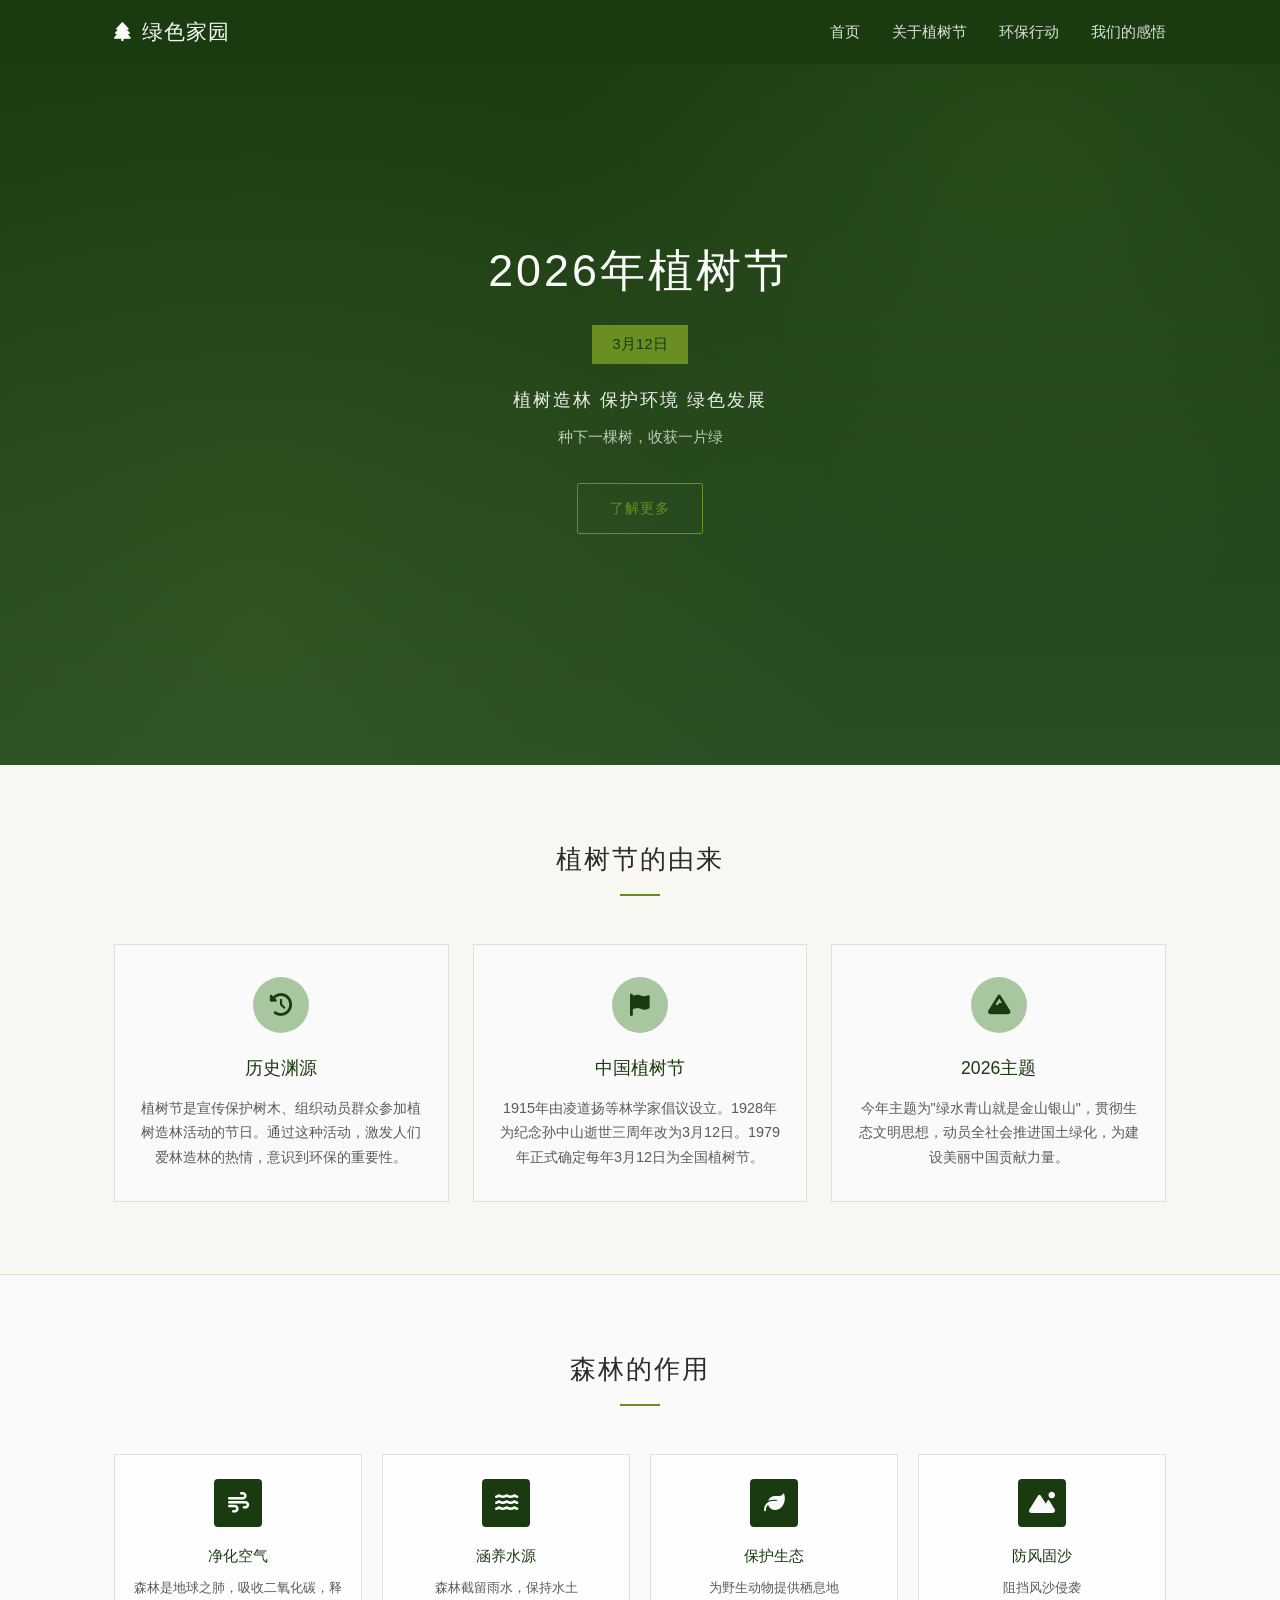
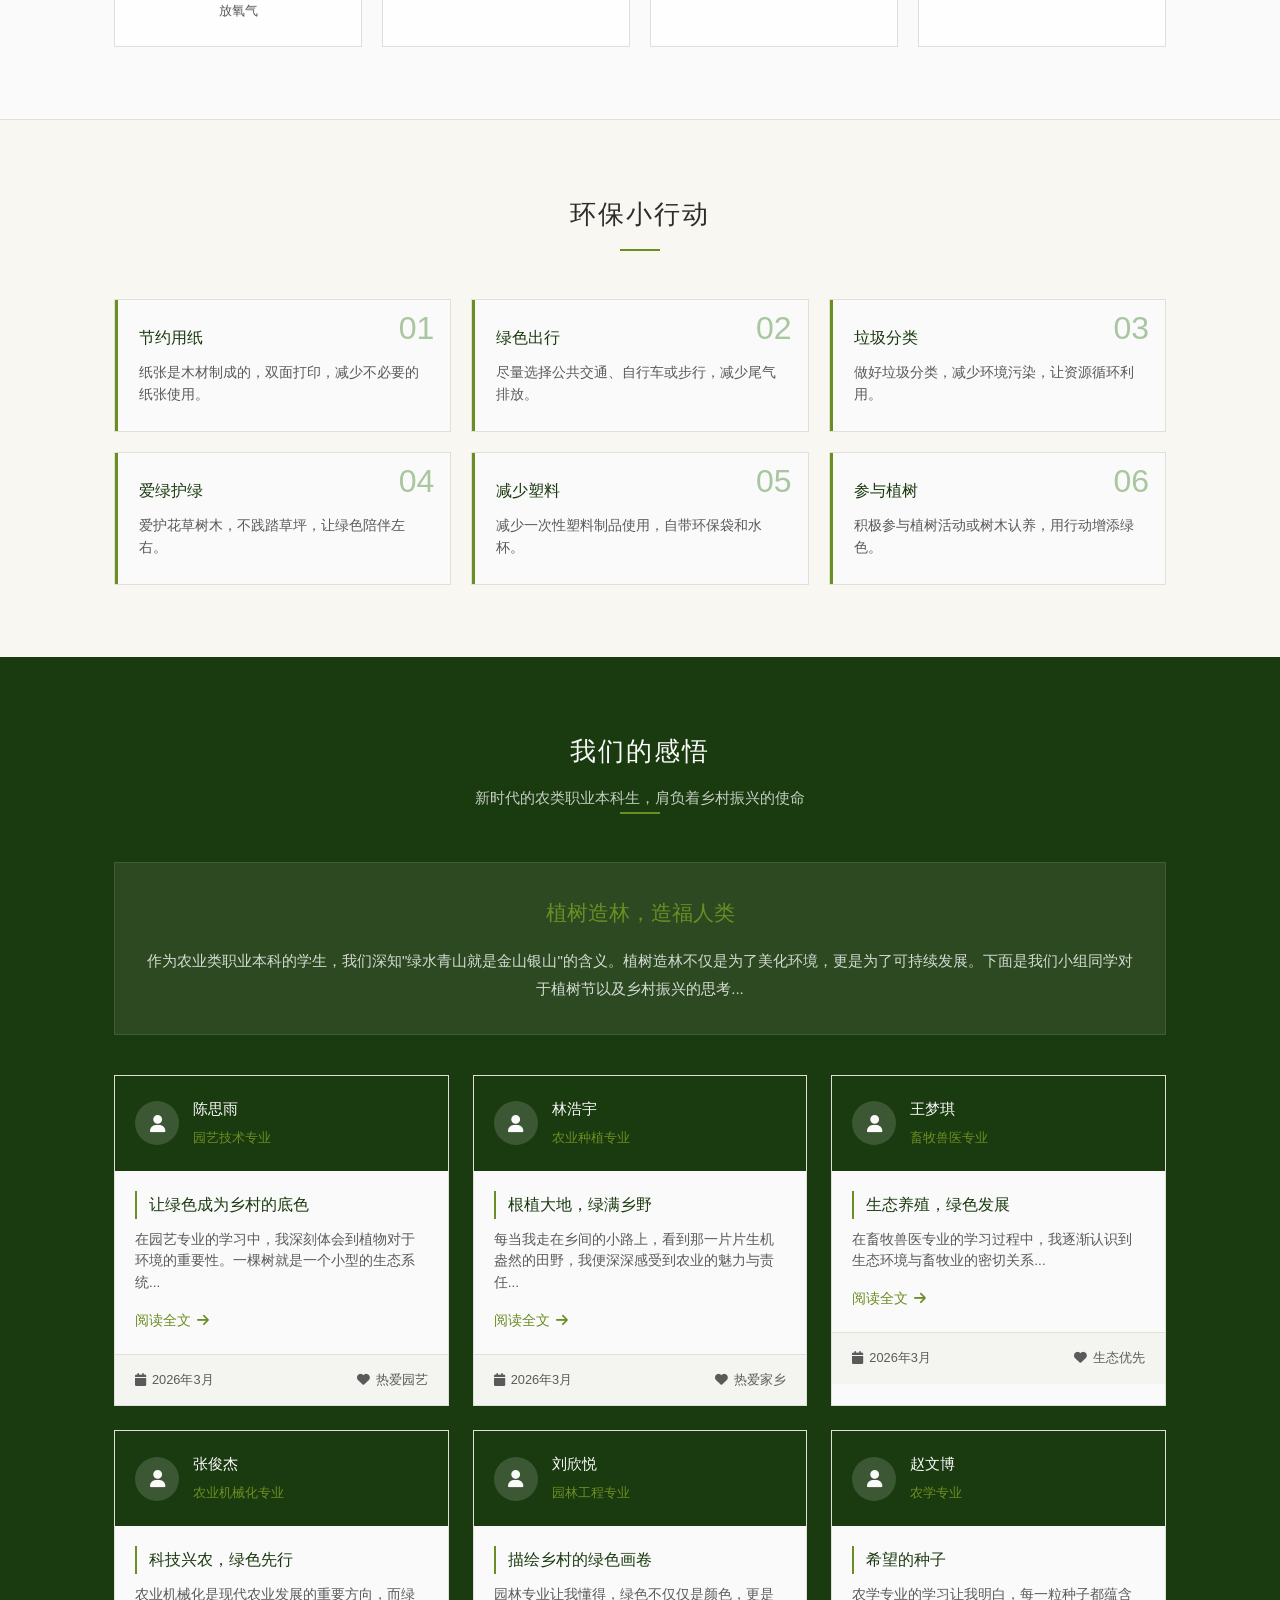
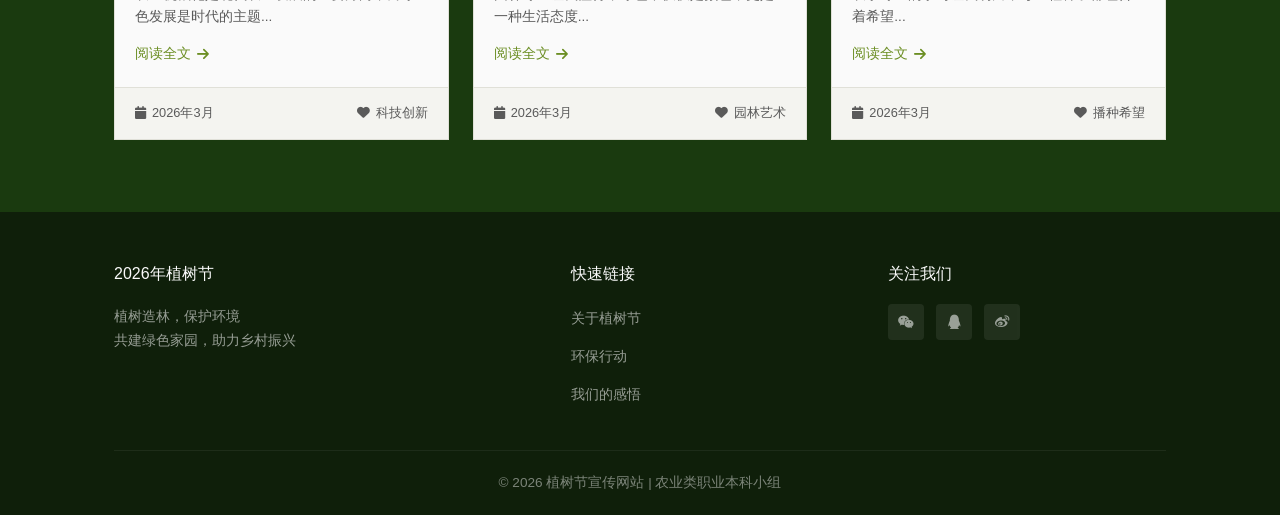
==== src/main/resources/static/index.html @ d5d03ce8 "第一版" ====
<!DOCTYPE html>
<html lang="zh-CN">
<head>
    <meta charset="UTF-8">
    <meta name="viewport" content="width=device-width, initial-scale=1.0">
    <title>2026年植树节 - 植树造林，保护环境</title>
    <link rel="stylesheet" href="css/style.css">
    <link rel="stylesheet" href="https://cdnjs.cloudflare.com/ajax/libs/font-awesome/6.4.0/css/all.min.css">
</head>
<body>
    <nav class="navbar">
        <div class="container">
            <div class="logo">
                <i class="fas fa-tree"></i>
                <span>绿色家园</span>
            </div>
            <ul class="nav-links">
                <li><a href="#home">首页</a></li>
                <li><a href="#about">关于植树节</a></li>
                <li><a href="#knowledge">环保行动</a></li>
                <li><a href="#reflections">我们的感悟</a></li>
            </ul>
            <div class="hamburger">
                <span></span>
                <span></span>
                <span></span>
            </div>
        </div>
    </nav>

    <section id="home" class="hero">
        <div class="hero-content">
            <h1>2026年植树节</h1>
            <div class="year-badge">3月12日</div>
            <p class="subtitle">植树造林  保护环境  绿色发展</p>
            <p class="tagline">种下一棵树，收获一片绿</p>
            <a href="#about" class="btn">了解更多</a>
        </div>
    </section>

    <section id="about" class="section">
        <div class="container">
            <div class="section-header">
                <h2>植树节的由来</h2>
                <div class="divider"></div>
            </div>
            <div class="content-grid">
                <div class="content-card">
                    <div class="card-icon">
                        <i class="fas fa-history"></i>
                    </div>
                    <h3>历史渊源</h3>
                    <p>植树节是宣传保护树木、组织动员群众参加植树造林活动的节日。通过这种活动，激发人们爱林造林的热情，意识到环保的重要性。</p>
                </div>
                <div class="content-card">
                    <div class="card-icon">
                        <i class="fas fa-flag"></i>
                    </div>
                    <h3>中国植树节</h3>
                    <p>1915年由凌道扬等林学家倡议设立。1928年为纪念孙中山逝世三周年改为3月12日。1979年正式确定每年3月12日为全国植树节。</p>
                </div>
                <div class="content-card">
                    <div class="card-icon">
                        <i class="fas fa-mountain"></i>
                    </div>
                    <h3>2026主题</h3>
                    <p>今年主题为"绿水青山就是金山银山"，贯彻生态文明思想，动员全社会推进国土绿化，为建设美丽中国贡献力量。</p>
                </div>
            </div>
        </div>
    </section>

    <section class="section section-alt">
        <div class="container">
            <div class="section-header">
                <h2>森林的作用</h2>
                <div class="divider"></div>
            </div>
            <div class="forest-functions">
                <div class="function-item">
                    <div class="function-icon">
                        <i class="fas fa-wind"></i>
                    </div>
                    <h4>净化空气</h4>
                    <p>森林是地球之肺，吸收二氧化碳，释放氧气</p>
                </div>
                <div class="function-item">
                    <div class="function-icon">
                        <i class="fas fa-water"></i>
                    </div>
                    <h4>涵养水源</h4>
                    <p>森林截留雨水，保持水土</p>
                </div>
                <div class="function-item">
                    <div class="function-icon">
                        <i class="fas fa-leaf"></i>
                    </div>
                    <h4>保护生态</h4>
                    <p>为野生动物提供栖息地</p>
                </div>
                <div class="function-item">
                    <div class="function-icon">
                        <i class="fas fa-mountain-sun"></i>
                    </div>
                    <h4>防风固沙</h4>
                    <p>阻挡风沙侵袭</p>
                </div>
            </div>
        </div>
    </section>

    <section id="knowledge" class="section">
        <div class="container">
            <div class="section-header">
                <h2>环保小行动</h2>
                <div class="divider"></div>
            </div>
            <div class="tips-grid">
                <div class="tip-card">
                    <div class="tip-number">01</div>
                    <h4>节约用纸</h4>
                    <p>纸张是木材制成的，双面打印，减少不必要的纸张使用。</p>
                </div>
                <div class="tip-card">
                    <div class="tip-number">02</div>
                    <h4>绿色出行</h4>
                    <p>尽量选择公共交通、自行车或步行，减少尾气排放。</p>
                </div>
                <div class="tip-card">
                    <div class="tip-number">03</div>
                    <h4>垃圾分类</h4>
                    <p>做好垃圾分类，减少环境污染，让资源循环利用。</p>
                </div>
                <div class="tip-card">
                    <div class="tip-number">04</div>
                    <h4>爱绿护绿</h4>
                    <p>爱护花草树木，不践踏草坪，让绿色陪伴左右。</p>
                </div>
                <div class="tip-card">
                    <div class="tip-number">05</div>
                    <h4>减少塑料</h4>
                    <p>减少一次性塑料制品使用，自带环保袋和水杯。</p>
                </div>
                <div class="tip-card">
                    <div class="tip-number">06</div>
                    <h4>参与植树</h4>
                    <p>积极参与植树活动或树木认养，用行动增添绿色。</p>
                </div>
            </div>
        </div>
    </section>

    <section id="reflections" class="section section-green">
        <div class="container">
            <div class="section-header">
                <h2>我们的感悟</h2>
                <p class="section-desc">新时代的农类职业本科生，肩负着乡村振兴的使命</p>
                <div class="divider"></div>
            </div>
            
            <div class="group-intro">
                <h3>植树造林，造福人类</h3>
                <p>作为农业类职业本科的学生，我们深知"绿水青山就是金山银山"的含义。植树造林不仅是为了美化环境，更是为了可持续发展。下面是我们小组同学对于植树节以及乡村振兴的思考...</p>
            </div>

            <div class="reflections-grid">
                <article class="reflection-card">
                    <div class="reflection-header">
                        <div class="author-avatar">
                            <i class="fas fa-user"></i>
                        </div>
                        <div class="author-info">
                            <h4>陈思雨</h4>
                            <span class="major">园艺技术专业</span>
                        </div>
                    </div>
                    <div class="reflection-content">
                        <h3>让绿色成为乡村的底色</h3>
                        <p>在园艺专业的学习中，我深刻体会到植物对于环境的重要性。一棵树就是一个小型的生态系统...</p>
                        <a href="reflections/reflection-chen.html" class="read-more">阅读全文 <i class="fas fa-arrow-right"></i></a>
                    </div>
                    <div class="reflection-footer">
                        <span><i class="fas fa-calendar"></i> 2026年3月</span>
                        <span><i class="fas fa-heart"></i> 热爱园艺</span>
                    </div>
                </article>

                <article class="reflection-card">
                    <div class="reflection-header">
                        <div class="author-avatar">
                            <i class="fas fa-user"></i>
                        </div>
                        <div class="author-info">
                            <h4>林浩宇</h4>
                            <span class="major">农业种植专业</span>
                        </div>
                    </div>
                    <div class="reflection-content">
                        <h3>根植大地，绿满乡野</h3>
                        <p>每当我走在乡间的小路上，看到那一片片生机盎然的田野，我便深深感受到农业的魅力与责任...</p>
                        <a href="reflections/reflection-lin.html" class="read-more">阅读全文 <i class="fas fa-arrow-right"></i></a>
                    </div>
                    <div class="reflection-footer">
                        <span><i class="fas fa-calendar"></i> 2026年3月</span>
                        <span><i class="fas fa-heart"></i> 热爱家乡</span>
                    </div>
                </article>

                <article class="reflection-card">
                    <div class="reflection-header">
                        <div class="author-avatar">
                            <i class="fas fa-user"></i>
                        </div>
                        <div class="author-info">
                            <h4>王梦琪</h4>
                            <span class="major">畜牧兽医专业</span>
                        </div>
                    </div>
                    <div class="reflection-content">
                        <h3>生态养殖，绿色发展</h3>
                        <p>在畜牧兽医专业的学习过程中，我逐渐认识到生态环境与畜牧业的密切关系...</p>
                        <a href="reflections/reflection-wang.html" class="read-more">阅读全文 <i class="fas fa-arrow-right"></i></a>
                    </div>
                    <div class="reflection-footer">
                        <span><i class="fas fa-calendar"></i> 2026年3月</span>
                        <span><i class="fas fa-heart"></i> 生态优先</span>
                    </div>
                </article>

                <article class="reflection-card">
                    <div class="reflection-header">
                        <div class="author-avatar">
                            <i class="fas fa-user"></i>
                        </div>
                        <div class="author-info">
                            <h4>张俊杰</h4>
                            <span class="major">农业机械化专业</span>
                        </div>
                    </div>
                    <div class="reflection-content">
                        <h3>科技兴农，绿色先行</h3>
                        <p>农业机械化是现代农业发展的重要方向，而绿色发展是时代的主题...</p>
                        <a href="reflections/reflection-zhang.html" class="read-more">阅读全文 <i class="fas fa-arrow-right"></i></a>
                    </div>
                    <div class="reflection-footer">
                        <span><i class="fas fa-calendar"></i> 2026年3月</span>
                        <span><i class="fas fa-heart"></i> 科技创新</span>
                    </div>
                </article>

                <article class="reflection-card">
                    <div class="reflection-header">
                        <div class="author-avatar">
                            <i class="fas fa-user"></i>
                        </div>
                        <div class="author-info">
                            <h4>刘欣悦</h4>
                            <span class="major">园林工程专业</span>
                        </div>
                    </div>
                    <div class="reflection-content">
                        <h3>描绘乡村的绿色画卷</h3>
                        <p>园林专业让我懂得，绿色不仅仅是颜色，更是一种生活态度...</p>
                        <a href="reflections/reflection-liu.html" class="read-more">阅读全文 <i class="fas fa-arrow-right"></i></a>
                    </div>
                    <div class="reflection-footer">
                        <span><i class="fas fa-calendar"></i> 2026年3月</span>
                        <span><i class="fas fa-heart"></i> 园林艺术</span>
                    </div>
                </article>

                <article class="reflection-card">
                    <div class="reflection-header">
                        <div class="author-avatar">
                            <i class="fas fa-user"></i>
                        </div>
                        <div class="author-info">
                            <h4>赵文博</h4>
                            <span class="major">农学专业</span>
                        </div>
                    </div>
                    <div class="reflection-content">
                        <h3>希望的种子</h3>
                        <p>农学专业的学习让我明白，每一粒种子都蕴含着希望...</p>
                        <a href="reflections/reflection-zhao.html" class="read-more">阅读全文 <i class="fas fa-arrow-right"></i></a>
                    </div>
                    <div class="reflection-footer">
                        <span><i class="fas fa-calendar"></i> 2026年3月</span>
                        <span><i class="fas fa-heart"></i> 播种希望</span>
                    </div>
                </article>
            </div>
        </div>
    </section>

    <footer class="footer">
        <div class="container">
            <div class="footer-content">
                <div class="footer-section">
                    <h4>2026年植树节</h4>
                    <p>植树造林，保护环境<br>共建绿色家园，助力乡村振兴</p>
                </div>
                <div class="footer-section">
                    <h4>快速链接</h4>
                    <ul>
                        <li><a href="#about">关于植树节</a></li>
                        <li><a href="#knowledge">环保行动</a></li>
                        <li><a href="#reflections">我们的感悟</a></li>
                    </ul>
                </div>
                <div class="footer-section">
                    <h4>关注我们</h4>
                    <div class="social-links">
                        <a href="#"><i class="fab fa-weixin"></i></a>
                        <a href="#"><i class="fab fa-qq"></i></a>
                        <a href="#"><i class="fab fa-weibo"></i></a>
                    </div>
                </div>
            </div>
            <div class="footer-bottom">
                <p>&copy; 2026 植树节宣传网站 | 农业类职业本科小组</p>
            </div>
        </div>
    </footer>

    <script src="js/main.js"></script>
</body>
</html>
---- src/main/resources/static/css/style.css ----
:root {
    --primary-color: #2d5a27;
    --secondary-color: #3d6633;
    --accent-color: #6b8e23;
    --light-green: #a8c69f;
    --dark-green: #1a3a0f;
    --text-dark: #2c2c2c;
    --text-light: #5a5a5a;
    --white: #fafafa;
    --bg-light: #f4f4f0;
    --bg-cream: #f9f7f2;
    --border-color: #e0e0d8;
    --shadow-sm: 0 1px 3px rgba(0,0,0,0.08);
    --shadow-md: 0 4px 12px rgba(0,0,0,0.1);
    --transition: all 0.25s ease;
}

* {
    margin: 0;
    padding: 0;
    box-sizing: border-box;
}

html {
    scroll-behavior: smooth;
}

body {
    font-family: 'Microsoft YaHei', 'PingFang SC', 'Hiragino Sans GB', sans-serif;
    line-height: 1.75;
    color: var(--text-dark);
    background: var(--bg-cream);
    -webkit-font-smoothing: antialiased;
}

.container {
    max-width: 1100px;
    margin: 0 auto;
    padding: 0 24px;
}

a {
    text-decoration: none;
    color: inherit;
}

ul {
    list-style: none;
}

img {
    max-width: 100%;
    height: auto;
}

.navbar {
    position: fixed;
    top: 0;
    left: 0;
    right: 0;
    background: var(--dark-green);
    z-index: 1000;
    padding: 14px 0;
}

.navbar .container {
    display: flex;
    justify-content: space-between;
    align-items: center;
}

.logo {
    display: flex;
    align-items: center;
    gap: 10px;
    color: var(--white);
    font-size: 1.3rem;
    font-weight: 500;
    letter-spacing: 1px;
}

.logo i {
    font-size: 1.2rem;
}

.nav-links {
    display: flex;
    gap: 32px;
}

.nav-links a {
    color: rgba(255,255,255,0.85);
    font-size: 0.95rem;
    font-weight: 400;
    transition: var(--transition);
    position: relative;
    padding: 4px 0;
}

.nav-links a:hover {
    color: var(--white);
}

.nav-links a::after {
    content: '';
    position: absolute;
    bottom: 0;
    left: 0;
    width: 0;
    height: 1px;
    background: var(--accent-color);
    transition: var(--transition);
}

.nav-links a:hover::after {
    width: 100%;
}

.hamburger {
    display: none;
    cursor: pointer;
    flex-direction: column;
    gap: 5px;
}

.hamburger span {
    display: block;
    width: 22px;
    height: 2px;
    background: var(--white);
    transition: var(--transition);
}

.hero {
    height: 85vh;
    min-height: 550px;
    background: linear-gradient(180deg, var(--dark-green) 0%, #2a4d25 100%);
    display: flex;
    align-items: center;
    justify-content: center;
    text-align: center;
    position: relative;
    overflow: hidden;
}

.hero::before {
    content: '';
    position: absolute;
    top: 0;
    left: 0;
    right: 0;
    bottom: 0;
    background-image: 
        radial-gradient(circle at 20% 80%, rgba(107, 142, 35, 0.15) 0%, transparent 50%),
        radial-gradient(circle at 80% 20%, rgba(139, 195, 74, 0.1) 0%, transparent 40%);
    pointer-events: none;
}

.hero-content {
    position: relative;
    z-index: 1;
    color: var(--white);
    padding: 0 20px;
}

.hero-content h1 {
    font-size: 2.8rem;
    font-weight: 400;
    letter-spacing: 3px;
    margin-bottom: 16px;
}

.hero-content .year-badge {
    display: inline-block;
    background: var(--accent-color);
    color: var(--dark-green);
    padding: 6px 20px;
    font-size: 0.95rem;
    font-weight: 500;
    margin-bottom: 20px;
}

.hero-content .subtitle {
    font-size: 1.15rem;
    font-weight: 300;
    color: rgba(255,255,255,0.9);
    margin-bottom: 8px;
    letter-spacing: 2px;
}

.hero-content .tagline {
    font-size: 0.95rem;
    color: rgba(255,255,255,0.7);
    margin-bottom: 32px;
}

.btn {
    display: inline-block;
    padding: 12px 32px;
    background: transparent;
    border: 1px solid var(--accent-color);
    color: var(--accent-color);
    border-radius: 2px;
    font-size: 0.9rem;
    letter-spacing: 1px;
    transition: var(--transition);
    cursor: pointer;
}

.btn:hover {
    background: var(--accent-color);
    color: var(--dark-green);
}

.section {
    padding: 72px 0;
}

.section-alt {
    background: var(--white);
    border-top: 1px solid var(--border-color);
    border-bottom: 1px solid var(--border-color);
}

.section-green {
    background: var(--dark-green);
    color: var(--white);
}

.section-header {
    text-align: center;
    margin-bottom: 48px;
}

.section-header h2 {
    font-size: 1.6rem;
    font-weight: 400;
    margin-bottom: 12px;
    letter-spacing: 2px;
    display: flex;
    align-items: center;
    justify-content: center;
    gap: 12px;
}

.section-header h2 i {
    font-size: 1.2rem;
}

.section-desc {
    font-size: 0.95rem;
    color: rgba(255,255,255,0.75);
}

.divider {
    width: 40px;
    height: 2px;
    background: var(--accent-color);
    margin: 0 auto;
}

.content-grid {
    display: grid;
    grid-template-columns: repeat(3, 1fr);
    gap: 24px;
}

.content-card {
    background: var(--white);
    padding: 32px 24px;
    border: 1px solid var(--border-color);
    text-align: center;
    transition: var(--transition);
}

.content-card:hover {
    border-color: var(--accent-color);
}

.card-icon {
    width: 56px;
    height: 56px;
    background: var(--light-green);
    border-radius: 50%;
    display: flex;
    align-items: center;
    justify-content: center;
    margin: 0 auto 20px;
}

.card-icon i {
    font-size: 1.4rem;
    color: var(--dark-green);
}

.content-card h3 {
    font-size: 1.1rem;
    font-weight: 500;
    margin-bottom: 12px;
    color: var(--dark-green);
}

.content-card p {
    font-size: 0.9rem;
    color: var(--text-light);
    line-height: 1.7;
}

.forest-functions {
    display: grid;
    grid-template-columns: repeat(4, 1fr);
    gap: 20px;
}

.function-item {
    text-align: center;
    padding: 24px 16px;
    background: rgba(255,255,255,0.9);
    border: 1px solid var(--border-color);
    transition: var(--transition);
}

.function-item:hover {
    background: var(--white);
}

.function-icon {
    width: 48px;
    height: 48px;
    background: var(--dark-green);
    border-radius: 4px;
    display: flex;
    align-items: center;
    justify-content: center;
    margin: 0 auto 16px;
}

.function-icon i {
    font-size: 1.3rem;
    color: var(--white);
}

.function-item h4 {
    font-size: 0.95rem;
    font-weight: 500;
    margin-bottom: 8px;
    color: var(--dark-green);
}

.function-item p {
    font-size: 0.8rem;
    color: var(--text-light);
}

.tips-grid {
    display: grid;
    grid-template-columns: repeat(3, 1fr);
    gap: 20px;
}

.tip-card {
    background: var(--white);
    padding: 24px;
    border: 1px solid var(--border-color);
    position: relative;
    transition: var(--transition);
}

.tip-card::before {
    content: '';
    position: absolute;
    top: 0;
    left: 0;
    width: 3px;
    height: 100%;
    background: var(--accent-color);
}

.tip-card:hover {
    border-color: var(--accent-color);
}

.tip-number {
    font-size: 2rem;
    font-weight: 300;
    color: var(--light-green);
    position: absolute;
    top: 12px;
    right: 16px;
    line-height: 1;
}

.tip-card h4 {
    font-size: 1rem;
    font-weight: 500;
    margin-bottom: 10px;
    color: var(--dark-green);
}

.tip-card p {
    font-size: 0.85rem;
    color: var(--text-light);
    line-height: 1.65;
}

.group-intro {
    background: rgba(255,255,255,0.08);
    padding: 32px;
    border: 1px solid rgba(255,255,255,0.1);
    margin-bottom: 40px;
    text-align: center;
}

.group-intro h3 {
    font-size: 1.3rem;
    font-weight: 400;
    margin-bottom: 16px;
    color: var(--accent-color);
}

.group-intro p {
    font-size: 0.95rem;
    line-height: 1.8;
    color: rgba(255,255,255,0.8);
}

.reflections-grid {
    display: grid;
    grid-template-columns: repeat(3, 1fr);
    gap: 24px;
}

.reflection-card {
    background: var(--white);
    border: 1px solid var(--border-color);
    overflow: hidden;
    transition: var(--transition);
}

.reflection-card:hover {
    border-color: var(--accent-color);
    transform: translateY(-2px);
}

.reflection-header {
    background: var(--dark-green);
    padding: 20px;
    display: flex;
    align-items: center;
    gap: 14px;
}

.author-avatar {
    width: 44px;
    height: 44px;
    background: rgba(255,255,255,0.15);
    border-radius: 50%;
    display: flex;
    align-items: center;
    justify-content: center;
    flex-shrink: 0;
}

.author-avatar i {
    font-size: 1.1rem;
    color: var(--white);
}

.author-info h4 {
    color: var(--white);
    font-size: 0.95rem;
    font-weight: 500;
}

.author-info .major {
    color: var(--accent-color);
    font-size: 0.8rem;
}

.reflection-content {
    padding: 20px;
}

.reflection-content h3 {
    font-size: 1rem;
    font-weight: 500;
    color: var(--dark-green);
    margin-bottom: 10px;
    padding-left: 12px;
    border-left: 2px solid var(--accent-color);
}

.reflection-content p {
    font-size: 0.85rem;
    color: var(--text-light);
    line-height: 1.6;
    margin-bottom: 12px;
    display: -webkit-box;
    -webkit-line-clamp: 3;
    -webkit-box-orient: vertical;
    overflow: hidden;
}

.read-more {
    display: inline-flex;
    align-items: center;
    gap: 6px;
    color: var(--accent-color);
    font-size: 0.85rem;
    font-weight: 500;
    transition: var(--transition);
}

.read-more:hover {
    gap: 10px;
}

.reflection-footer {
    padding: 14px 20px;
    background: var(--bg-light);
    border-top: 1px solid var(--border-color);
    display: flex;
    justify-content: space-between;
    font-size: 0.8rem;
    color: var(--text-light);
}

.reflection-footer span {
    display: flex;
    align-items: center;
    gap: 6px;
}

.footer {
    background: #0f1f0a;
    color: rgba(255,255,255,0.75);
    padding: 48px 0 20px;
}

.footer-content {
    display: grid;
    grid-template-columns: 1.5fr 1fr 1fr;
    gap: 40px;
    margin-bottom: 32px;
}

.footer-section h4 {
    font-size: 1rem;
    font-weight: 500;
    margin-bottom: 16px;
    display: flex;
    align-items: center;
    gap: 8px;
    color: var(--white);
}

.footer-section h4 i {
    color: var(--accent-color);
}

.footer-section p {
    font-size: 0.9rem;
    line-height: 1.7;
    opacity: 0.75;
}

.footer-section ul li {
    margin-bottom: 10px;
}

.footer-section a {
    font-size: 0.9rem;
    opacity: 0.75;
    transition: var(--transition);
}

.footer-section a:hover {
    opacity: 1;
    color: var(--accent-color);
}

.social-links {
    display: flex;
    gap: 12px;
}

.social-links a {
    width: 36px;
    height: 36px;
    background: rgba(255,255,255,0.1);
    border-radius: 4px;
    display: flex;
    align-items: center;
    justify-content: center;
    transition: var(--transition);
}

.social-links a:hover {
    background: var(--accent-color);
    color: var(--dark-green);
}

.footer-bottom {
    text-align: center;
    padding-top: 20px;
    border-top: 1px solid rgba(255,255,255,0.1);
    font-size: 0.85rem;
    opacity: 0.6;
}

.back-to-top {
    position: fixed;
    bottom: 24px;
    right: 24px;
    width: 40px;
    height: 40px;
    background: var(--dark-green);
    border: 1px solid var(--accent-color);
    border-radius: 2px;
    cursor: pointer;
    display: none;
    align-items: center;
    justify-content: center;
    font-size: 1rem;
    color: var(--accent-color);
    transition: var(--transition);
    z-index: 999;
}

.back-to-top:hover {
    background: var(--accent-color);
    color: var(--dark-green);
}

@media (max-width: 900px) {
    .content-grid,
    .tips-grid,
    .reflections-grid {
        grid-template-columns: repeat(2, 1fr);
    }
    
    .forest-functions {
        grid-template-columns: repeat(2, 1fr);
    }
    
    .footer-content {
        grid-template-columns: 1fr 1fr;
    }
}

@media (max-width: 640px) {
    .nav-links {
        display: none;
        position: absolute;
        top: 100%;
        left: 0;
        right: 0;
        background: var(--dark-green);
        flex-direction: column;
        padding: 20px;
        gap: 16px;
    }

    .nav-links.active {
        display: flex;
    }

    .hamburger {
        display: flex;
    }

    .hero-content h1 {
        font-size: 1.8rem;
    }

    .hero-content .subtitle {
        font-size: 1rem;
    }

    .content-grid,
    .tips-grid,
    .reflections-grid,
    .forest-functions {
        grid-template-columns: 1fr;
    }
    
    .footer-content {
        grid-template-columns: 1fr;
    }
}
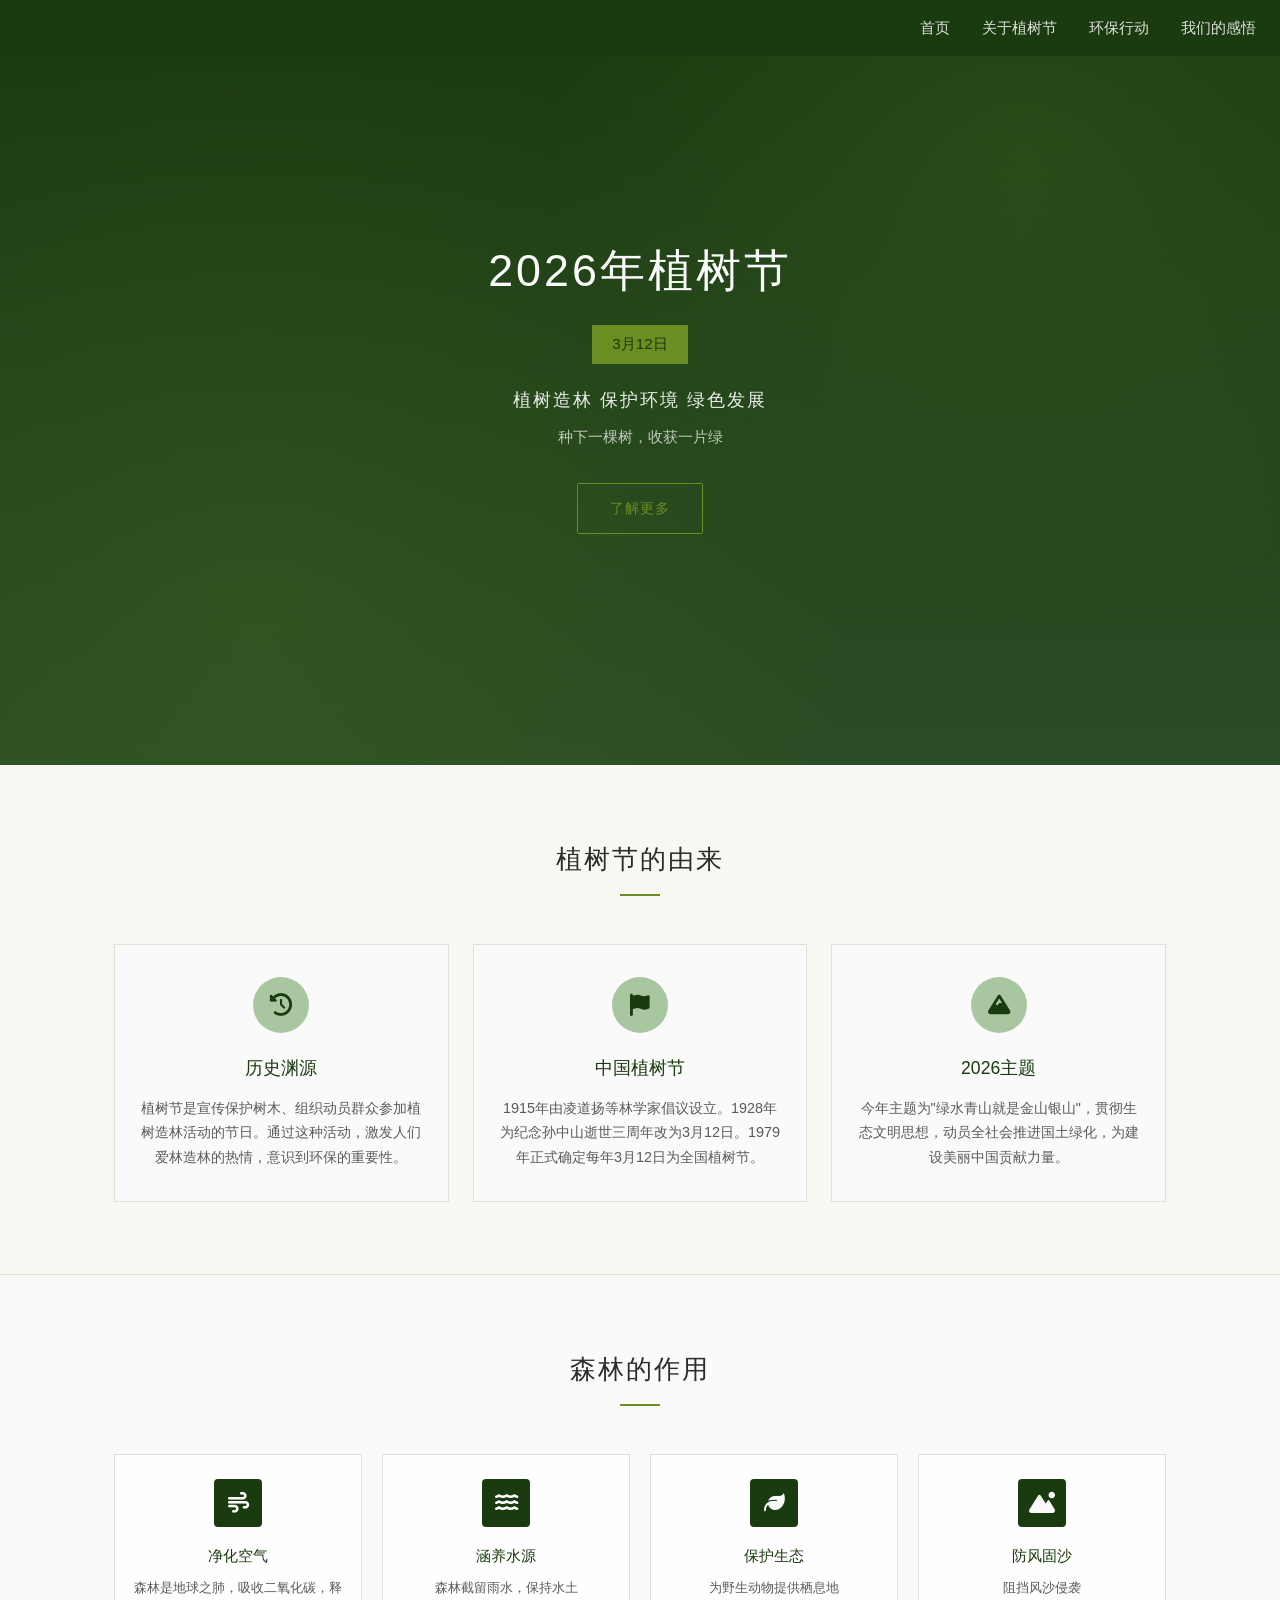
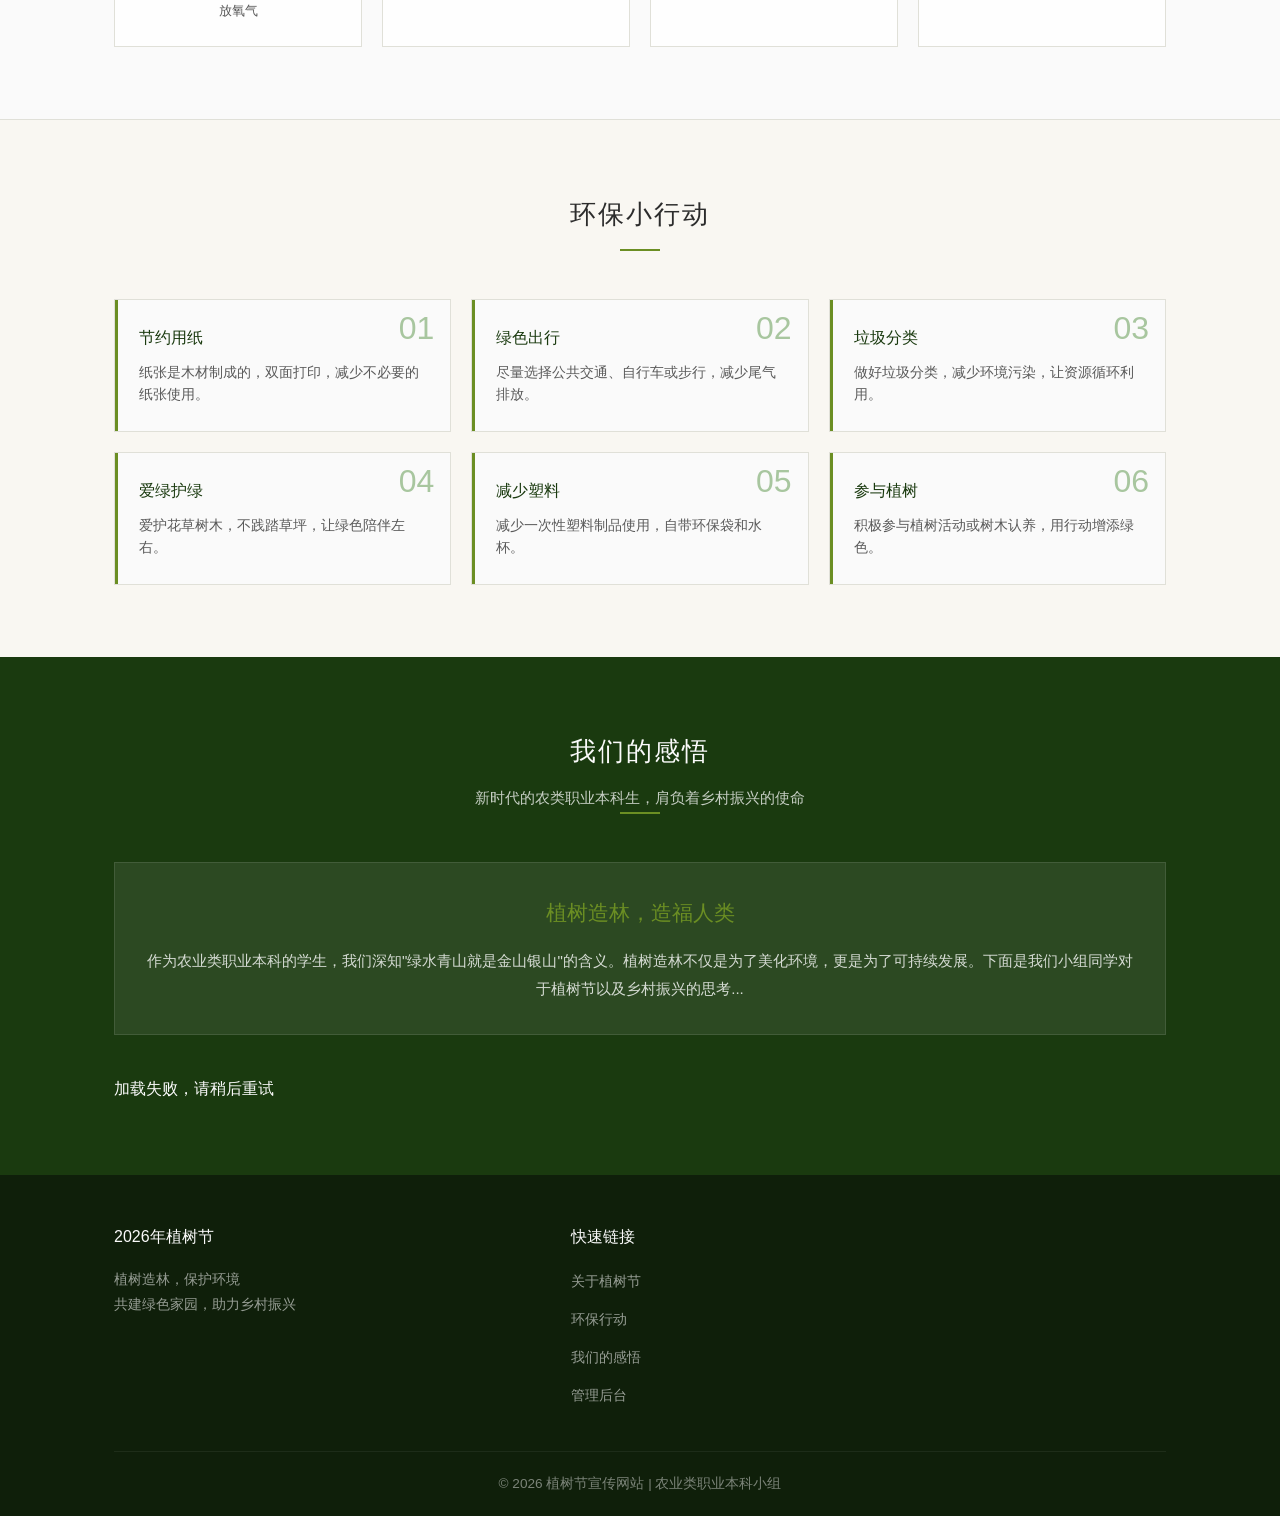
==== commit c8ebfc84: "第一版" ====
--- a/src/main/resources/static/index.html
+++ b/src/main/resources/static/index.html
@@ -8,26 +8,10 @@
     <link rel="stylesheet" href="https://cdnjs.cloudflare.com/ajax/libs/font-awesome/6.4.0/css/all.min.css">
 </head>
 <body>
-    <nav class="navbar">
-        <div class="container">
-            <div class="logo">
-                <i class="fas fa-tree"></i>
-                <span>绿色家园</span>
-            </div>
-            <ul class="nav-links">
-                <li><a href="#home">首页</a></li>
-                <li><a href="#about">关于植树节</a></li>
-                <li><a href="#knowledge">环保行动</a></li>
-                <li><a href="#reflections">我们的感悟</a></li>
-            </ul>
-            <div class="hamburger">
-                <span></span>
-                <span></span>
-                <span></span>
-            </div>
-        </div>
-    </nav>
-
+    <!-- 导航栏 - 动态加载 -->
+    <div id="navbar-container"></div>
+
+    <!-- 首屏横幅 -->
     <section id="home" class="hero">
         <div class="hero-content">
             <h1>2026年植树节</h1>
@@ -38,6 +22,7 @@
         </div>
     </section>
 
+    <!-- 植树节介绍 -->
     <section id="about" class="section">
         <div class="container">
             <div class="section-header">
@@ -70,6 +55,7 @@
         </div>
     </section>
 
+    <!-- 森林作用 -->
     <section class="section section-alt">
         <div class="container">
             <div class="section-header">
@@ -109,6 +95,7 @@
         </div>
     </section>
 
+    <!-- 环保知识 -->
     <section id="knowledge" class="section">
         <div class="container">
             <div class="section-header">
@@ -150,6 +137,7 @@
         </div>
     </section>
 
+    <!-- 个人感悟 -->
     <section id="reflections" class="section section-green">
         <div class="container">
             <div class="section-header">
@@ -163,166 +151,81 @@
                 <p>作为农业类职业本科的学生，我们深知"绿水青山就是金山银山"的含义。植树造林不仅是为了美化环境，更是为了可持续发展。下面是我们小组同学对于植树节以及乡村振兴的思考...</p>
             </div>
 
-            <div class="reflections-grid">
-                <article class="reflection-card">
-                    <div class="reflection-header">
-                        <div class="author-avatar">
-                            <i class="fas fa-user"></i>
-                        </div>
-                        <div class="author-info">
-                            <h4>陈思雨</h4>
-                            <span class="major">园艺技术专业</span>
-                        </div>
-                    </div>
-                    <div class="reflection-content">
-                        <h3>让绿色成为乡村的底色</h3>
-                        <p>在园艺专业的学习中，我深刻体会到植物对于环境的重要性。一棵树就是一个小型的生态系统...</p>
-                        <a href="reflections/reflection-chen.html" class="read-more">阅读全文 <i class="fas fa-arrow-right"></i></a>
-                    </div>
-                    <div class="reflection-footer">
-                        <span><i class="fas fa-calendar"></i> 2026年3月</span>
-                        <span><i class="fas fa-heart"></i> 热爱园艺</span>
-                    </div>
-                </article>
-
-                <article class="reflection-card">
-                    <div class="reflection-header">
-                        <div class="author-avatar">
-                            <i class="fas fa-user"></i>
-                        </div>
-                        <div class="author-info">
-                            <h4>林浩宇</h4>
-                            <span class="major">农业种植专业</span>
-                        </div>
-                    </div>
-                    <div class="reflection-content">
-                        <h3>根植大地，绿满乡野</h3>
-                        <p>每当我走在乡间的小路上，看到那一片片生机盎然的田野，我便深深感受到农业的魅力与责任...</p>
-                        <a href="reflections/reflection-lin.html" class="read-more">阅读全文 <i class="fas fa-arrow-right"></i></a>
-                    </div>
-                    <div class="reflection-footer">
-                        <span><i class="fas fa-calendar"></i> 2026年3月</span>
-                        <span><i class="fas fa-heart"></i> 热爱家乡</span>
-                    </div>
-                </article>
-
-                <article class="reflection-card">
-                    <div class="reflection-header">
-                        <div class="author-avatar">
-                            <i class="fas fa-user"></i>
-                        </div>
-                        <div class="author-info">
-                            <h4>王梦琪</h4>
-                            <span class="major">畜牧兽医专业</span>
-                        </div>
-                    </div>
-                    <div class="reflection-content">
-                        <h3>生态养殖，绿色发展</h3>
-                        <p>在畜牧兽医专业的学习过程中，我逐渐认识到生态环境与畜牧业的密切关系...</p>
-                        <a href="reflections/reflection-wang.html" class="read-more">阅读全文 <i class="fas fa-arrow-right"></i></a>
-                    </div>
-                    <div class="reflection-footer">
-                        <span><i class="fas fa-calendar"></i> 2026年3月</span>
-                        <span><i class="fas fa-heart"></i> 生态优先</span>
-                    </div>
-                </article>
-
-                <article class="reflection-card">
-                    <div class="reflection-header">
-                        <div class="author-avatar">
-                            <i class="fas fa-user"></i>
-                        </div>
-                        <div class="author-info">
-                            <h4>张俊杰</h4>
-                            <span class="major">农业机械化专业</span>
-                        </div>
-                    </div>
-                    <div class="reflection-content">
-                        <h3>科技兴农，绿色先行</h3>
-                        <p>农业机械化是现代农业发展的重要方向，而绿色发展是时代的主题...</p>
-                        <a href="reflections/reflection-zhang.html" class="read-more">阅读全文 <i class="fas fa-arrow-right"></i></a>
-                    </div>
-                    <div class="reflection-footer">
-                        <span><i class="fas fa-calendar"></i> 2026年3月</span>
-                        <span><i class="fas fa-heart"></i> 科技创新</span>
-                    </div>
-                </article>
-
-                <article class="reflection-card">
-                    <div class="reflection-header">
-                        <div class="author-avatar">
-                            <i class="fas fa-user"></i>
-                        </div>
-                        <div class="author-info">
-                            <h4>刘欣悦</h4>
-                            <span class="major">园林工程专业</span>
-                        </div>
-                    </div>
-                    <div class="reflection-content">
-                        <h3>描绘乡村的绿色画卷</h3>
-                        <p>园林专业让我懂得，绿色不仅仅是颜色，更是一种生活态度...</p>
-                        <a href="reflections/reflection-liu.html" class="read-more">阅读全文 <i class="fas fa-arrow-right"></i></a>
-                    </div>
-                    <div class="reflection-footer">
-                        <span><i class="fas fa-calendar"></i> 2026年3月</span>
-                        <span><i class="fas fa-heart"></i> 园林艺术</span>
-                    </div>
-                </article>
-
-                <article class="reflection-card">
-                    <div class="reflection-header">
-                        <div class="author-avatar">
-                            <i class="fas fa-user"></i>
-                        </div>
-                        <div class="author-info">
-                            <h4>赵文博</h4>
-                            <span class="major">农学专业</span>
-                        </div>
-                    </div>
-                    <div class="reflection-content">
-                        <h3>希望的种子</h3>
-                        <p>农学专业的学习让我明白，每一粒种子都蕴含着希望...</p>
-                        <a href="reflections/reflection-zhao.html" class="read-more">阅读全文 <i class="fas fa-arrow-right"></i></a>
-                    </div>
-                    <div class="reflection-footer">
-                        <span><i class="fas fa-calendar"></i> 2026年3月</span>
-                        <span><i class="fas fa-heart"></i> 播种希望</span>
-                    </div>
-                </article>
-            </div>
-        </div>
-    </section>
-
-    <footer class="footer">
-        <div class="container">
-            <div class="footer-content">
-                <div class="footer-section">
-                    <h4>2026年植树节</h4>
-                    <p>植树造林，保护环境<br>共建绿色家园，助力乡村振兴</p>
-                </div>
-                <div class="footer-section">
-                    <h4>快速链接</h4>
-                    <ul>
-                        <li><a href="#about">关于植树节</a></li>
-                        <li><a href="#knowledge">环保行动</a></li>
-                        <li><a href="#reflections">我们的感悟</a></li>
-                    </ul>
-                </div>
-                <div class="footer-section">
-                    <h4>关注我们</h4>
-                    <div class="social-links">
-                        <a href="#"><i class="fab fa-weixin"></i></a>
-                        <a href="#"><i class="fab fa-qq"></i></a>
-                        <a href="#"><i class="fab fa-weibo"></i></a>
-                    </div>
-                </div>
-            </div>
-            <div class="footer-bottom">
-                <p>&copy; 2026 植树节宣传网站 | 农业类职业本科小组</p>
-            </div>
-        </div>
-    </footer>
-
+            <div id="reflectionsContainer" class="reflections-grid">
+                <div class="loading-message"><i class="fas fa-spinner fa-spin"></i> 加载中...</div>
+            </div>
+        </div>
+    </section>
+
+    <!-- 页脚 - 动态加载 -->
+    <div id="footer-container"></div>
+
+    <!-- 引入脚本 -->
+    <script src="js/utils.js"></script>
     <script src="js/main.js"></script>
+    <script>
+        // 感悟列表API地址
+        const API_URL = '/api/reflections/published';
+        
+        // 页面加载完成后执行
+        document.addEventListener('DOMContentLoaded', async function() {
+            // 加载公共组件
+            await loadComponents();
+            
+            // 加载感悟数据
+            loadReflections();
+        });
+        
+        // 加载公共组件（导航栏和页脚）
+        async function loadComponents() {
+            await Promise.all([
+                loadComponent('navbar', '#navbar-container'),
+                loadComponent('footer', '#footer-container')
+            ]);
+        }
+        
+        /**
+         * 加载感悟列表
+         * 从API获取已发布的感悟数据并渲染到页面
+         */
+        async function loadReflections() {
+            const container = document.getElementById('reflectionsContainer');
+            
+            try {
+                const response = await fetch(API_URL);
+                const reflections = await response.json();
+                
+                if (reflections.length === 0) {
+                    container.innerHTML = '<div class="empty-message">暂无感悟内容</div>';
+                    return;
+                }
+                
+                container.innerHTML = reflections.map(ref => {
+                    const preview = ref.content ? ref.content.substring(0, 80) + '...' : '';
+                    return `
+                        <article class="reflection-card">
+                            <div class="reflection-header">
+                                <div class="author-info">
+                                    <h4>${escapeHtml(ref.authorName)}</h4>
+                                </div>
+                            </div>
+                            <div class="reflection-content">
+                                <h3>${escapeHtml(ref.title)}</h3>
+                                <p>${escapeHtml(preview)}</p>
+                                <a href="reflection.html?id=${ref.id}" class="read-more">阅读全文 <i class="fas fa-arrow-right"></i></a>
+                            </div>
+                            <div class="reflection-footer">
+                                <span><i class="fas fa-calendar"></i> ${formatDate(ref.publishDate)}</span>
+                            </div>
+                        </article>
+                    `;
+                }).join('');
+                
+            } catch (error) {
+                console.error('加载感悟失败:', error);
+                container.innerHTML = '<div class="error-message">加载失败，请稍后重试</div>';
+            }
+        }
+    </script>
 </body>
 </html>
--- a/src/main/resources/static/css/style.css
+++ b/src/main/resources/static/css/style.css
@@ -65,25 +65,13 @@
 
 .navbar .container {
     display: flex;
+   float: right;
     justify-content: space-between;
     align-items: center;
 }
 
-.logo {
-    display: flex;
-    align-items: center;
-    gap: 10px;
-    color: var(--white);
-    font-size: 1.3rem;
-    font-weight: 500;
-    letter-spacing: 1px;
-}
-
-.logo i {
-    font-size: 1.2rem;
-}
-
 .nav-links {
+    float: right;
     display: flex;
     gap: 32px;
 }
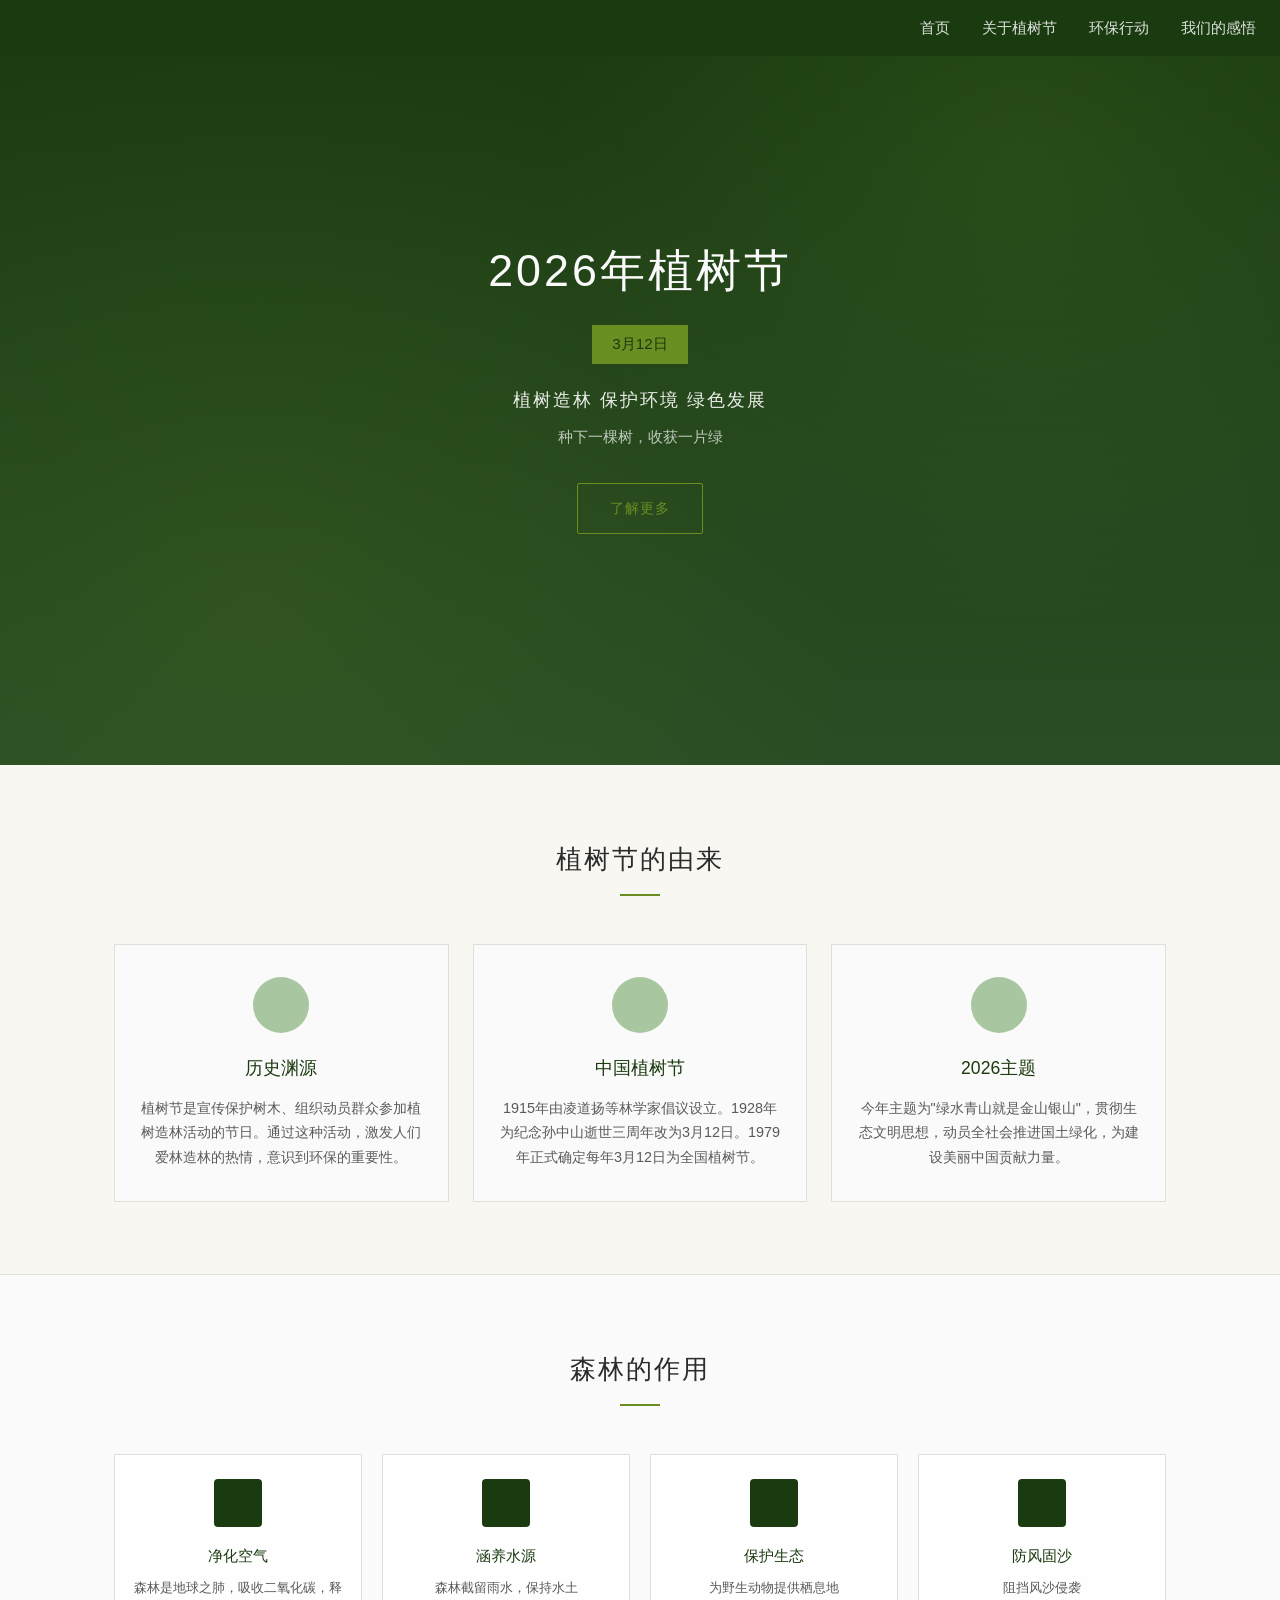
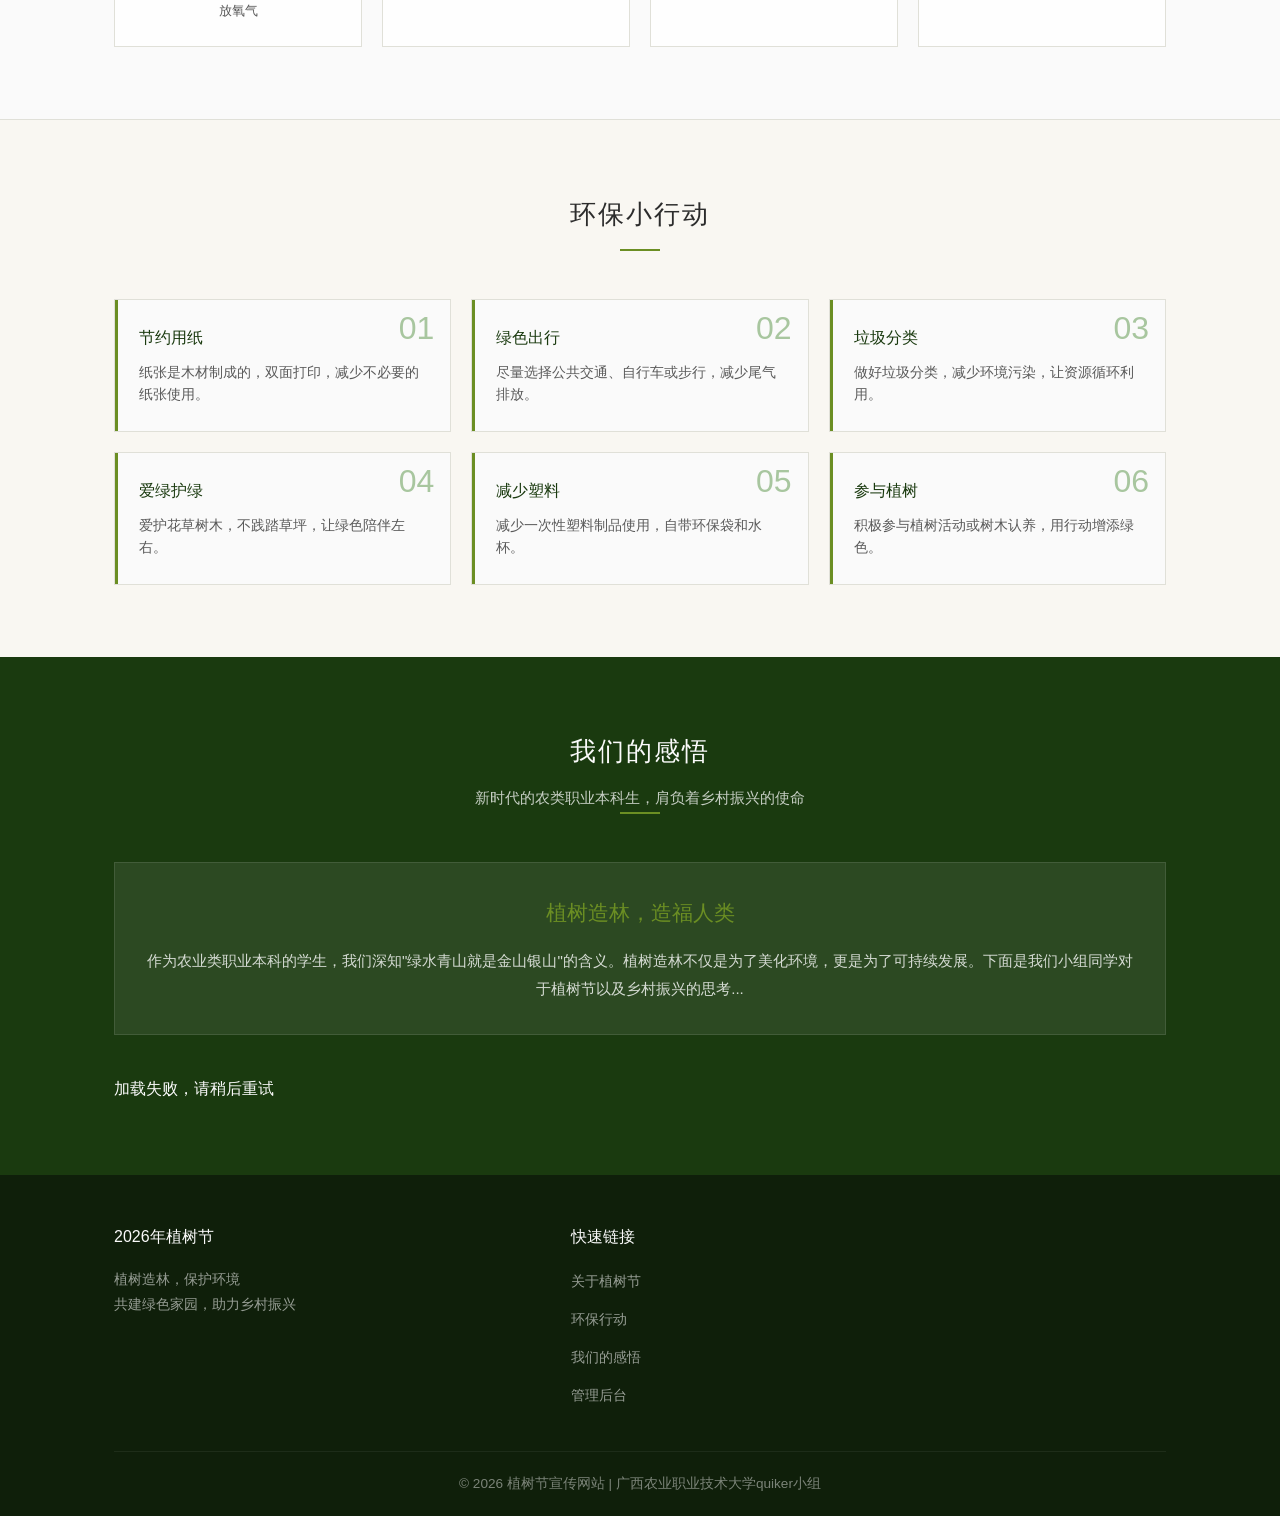
==== commit b68234ac: "第二版" ====
--- a/src/main/resources/static/index.html
+++ b/src/main/resources/static/index.html
@@ -5,7 +5,7 @@
     <meta name="viewport" content="width=device-width, initial-scale=1.0">
     <title>2026年植树节 - 植树造林，保护环境</title>
     <link rel="stylesheet" href="css/style.css">
-    <link rel="stylesheet" href="https://cdnjs.cloudflare.com/ajax/libs/font-awesome/6.4.0/css/all.min.css">
+    <link rel="stylesheet" href="css/all.min.css">
 </head>
 <body>
     <!-- 导航栏 - 动态加载 -->
